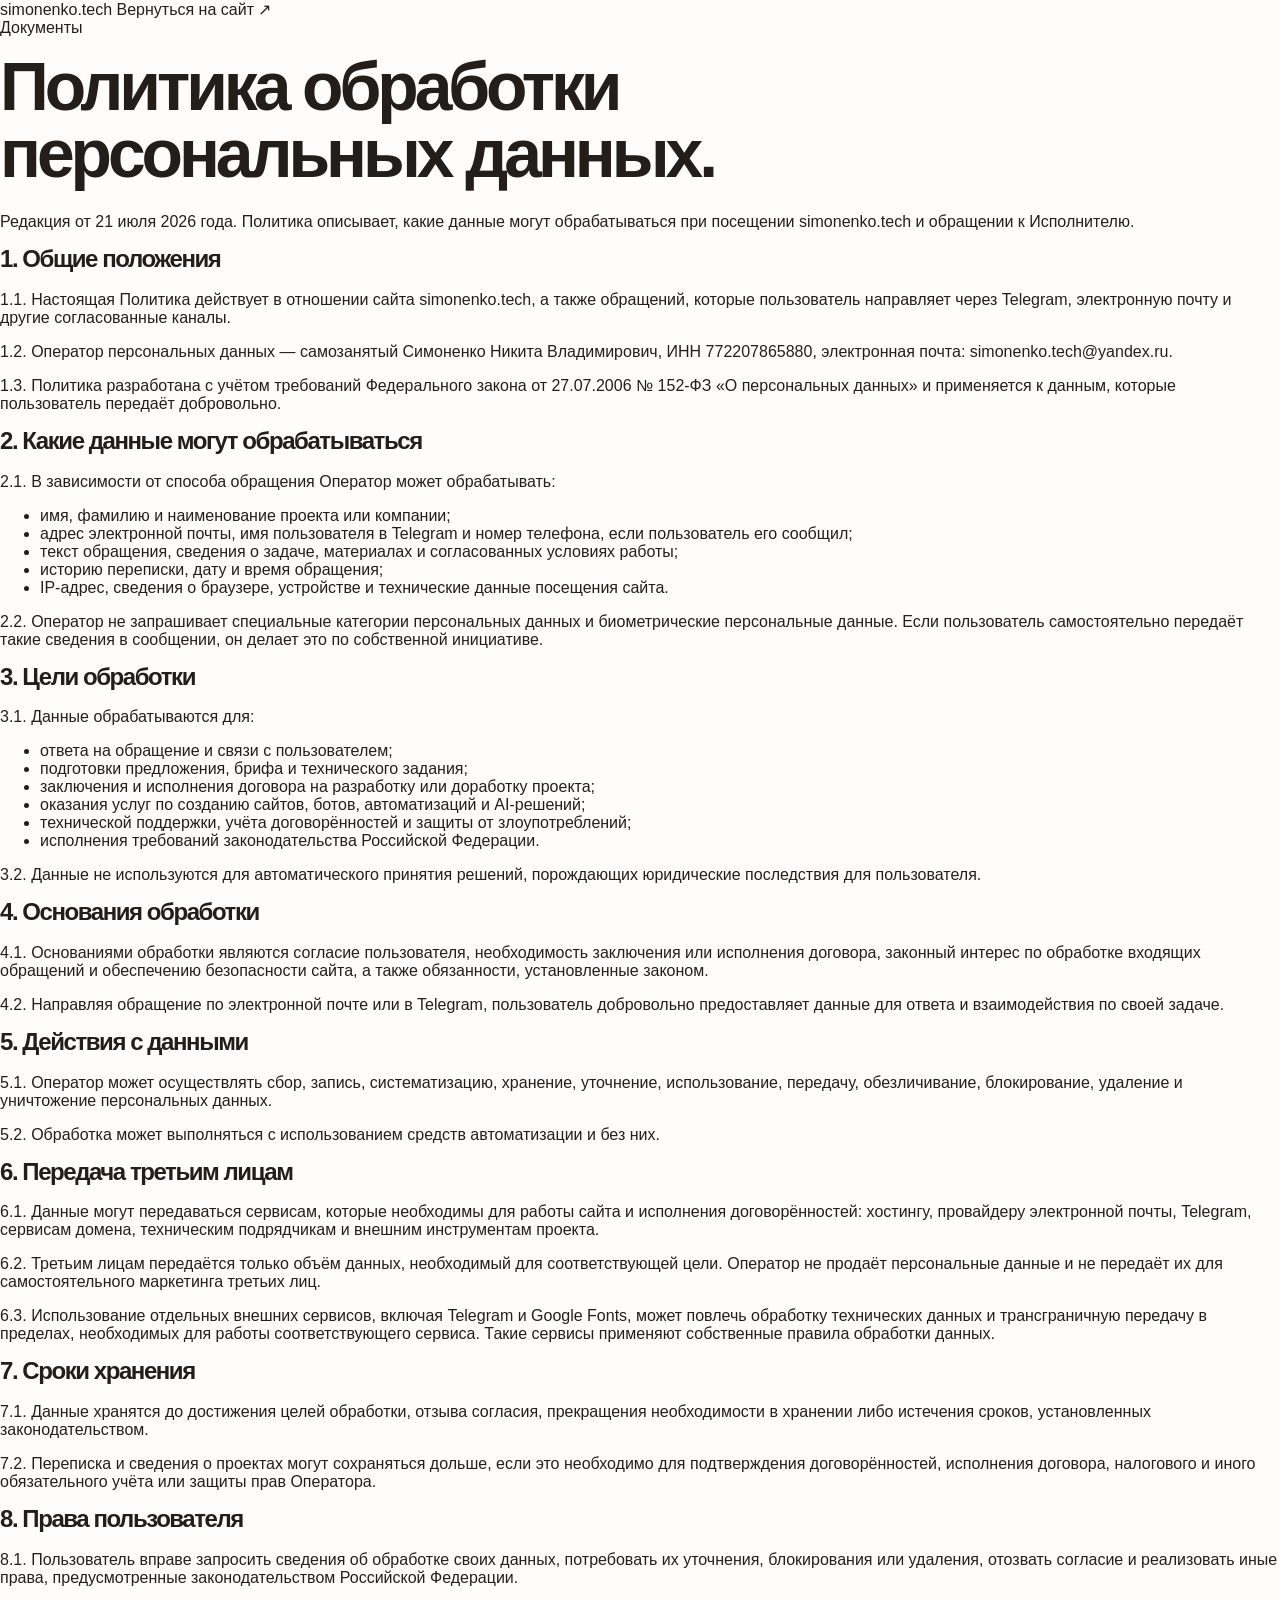
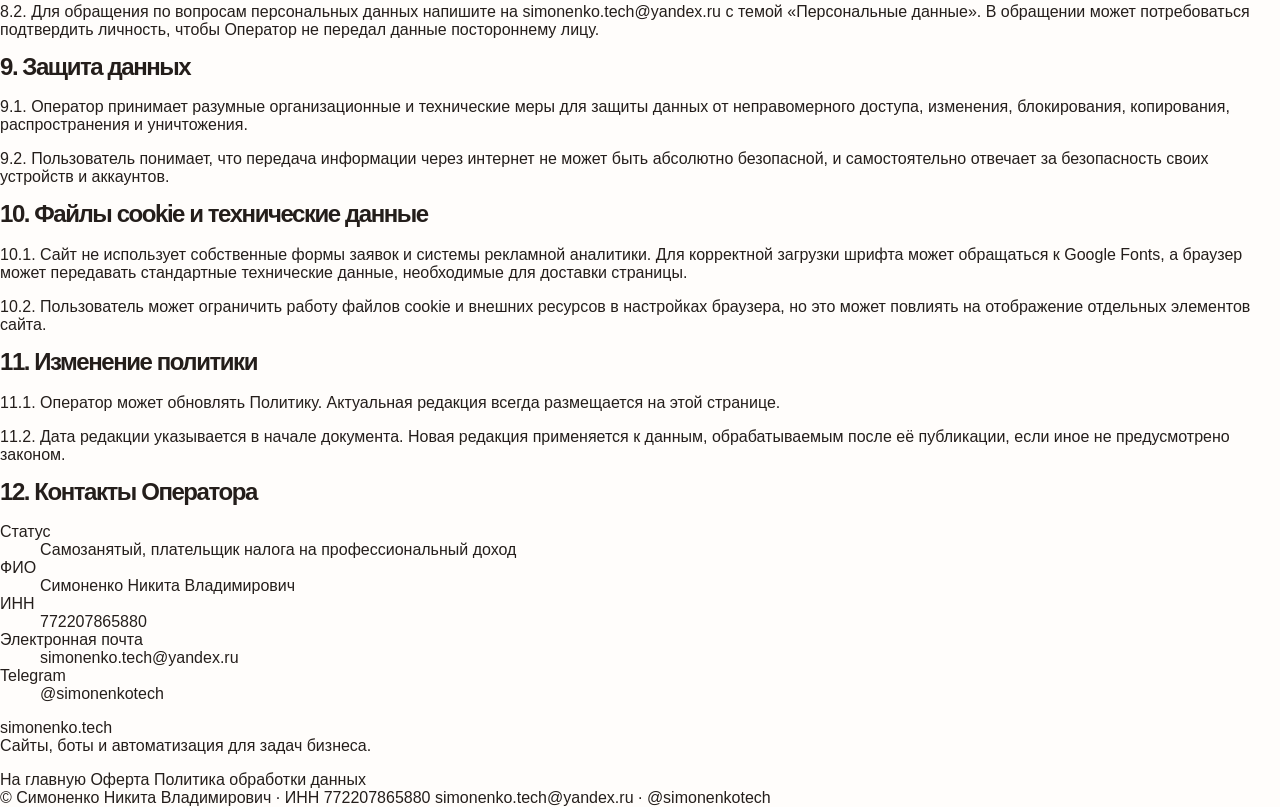
==== privacy.html @ 76cec796 "Create beauty salon landing page" ====
<!doctype html>
<html lang="ru">
  <head>
    <meta charset="UTF-8" />
    <meta name="viewport" content="width=device-width, initial-scale=1.0" />
    <meta name="description" content="Политика обработки персональных данных сайта simonenko.tech." />
    <meta name="theme-color" content="#12ada6" />
    <title>Политика обработки персональных данных — simonenko.tech</title>
    <link rel="preconnect" href="https://fonts.googleapis.com" />
    <link rel="preconnect" href="https://fonts.gstatic.com" crossorigin />
    <link href="https://fonts.googleapis.com/css2?family=Inter:wght@400;500;600;700;800&display=swap" rel="stylesheet" />
    <link rel="icon" href="/favicon.svg" type="image/svg+xml" />
    <link rel="stylesheet" href="/styles.css" />
  </head>
  <body>
    <header class="legal-header section-shell">
      <a class="brand" href="/" aria-label="На главную">simonenko.<span>tech</span></a>
      <a class="legal-home-link" href="/">Вернуться на сайт ↗</a>
    </header>

    <main class="legal-main section-shell">
      <div class="legal-heading">
        <p class="section-kicker">Документы</p>
        <h1>Политика обработки<br /><span>персональных данных.</span></h1>
        <p class="legal-intro">Редакция от 21 июля 2026 года. Политика описывает, какие данные могут обрабатываться при посещении simonenko.tech и обращении к Исполнителю.</p>
      </div>

      <div class="legal-content">
        <section>
          <h2>1. Общие положения</h2>
          <p>1.1. Настоящая Политика действует в отношении сайта <a href="https://simonenko.tech">simonenko.tech</a>, а также обращений, которые пользователь направляет через Telegram, электронную почту и другие согласованные каналы.</p>
          <p>1.2. Оператор персональных данных — самозанятый Симоненко Никита Владимирович, ИНН 772207865880, электронная почта: <a href="mailto:simonenko.tech@yandex.ru">simonenko.tech@yandex.ru</a>.</p>
          <p>1.3. Политика разработана с учётом требований Федерального закона от 27.07.2006 № 152-ФЗ «О персональных данных» и применяется к данным, которые пользователь передаёт добровольно.</p>
        </section>

        <section>
          <h2>2. Какие данные могут обрабатываться</h2>
          <p>2.1. В зависимости от способа обращения Оператор может обрабатывать:</p>
          <ul>
            <li>имя, фамилию и наименование проекта или компании;</li>
            <li>адрес электронной почты, имя пользователя в Telegram и номер телефона, если пользователь его сообщил;</li>
            <li>текст обращения, сведения о задаче, материалах и согласованных условиях работы;</li>
            <li>историю переписки, дату и время обращения;</li>
            <li>IP-адрес, сведения о браузере, устройстве и технические данные посещения сайта.</li>
          </ul>
          <p>2.2. Оператор не запрашивает специальные категории персональных данных и биометрические персональные данные. Если пользователь самостоятельно передаёт такие сведения в сообщении, он делает это по собственной инициативе.</p>
        </section>

        <section>
          <h2>3. Цели обработки</h2>
          <p>3.1. Данные обрабатываются для:</p>
          <ul>
            <li>ответа на обращение и связи с пользователем;</li>
            <li>подготовки предложения, брифа и технического задания;</li>
            <li>заключения и исполнения договора на разработку или доработку проекта;</li>
            <li>оказания услуг по созданию сайтов, ботов, автоматизаций и AI-решений;</li>
            <li>технической поддержки, учёта договорённостей и защиты от злоупотреблений;</li>
            <li>исполнения требований законодательства Российской Федерации.</li>
          </ul>
          <p>3.2. Данные не используются для автоматического принятия решений, порождающих юридические последствия для пользователя.</p>
        </section>

        <section>
          <h2>4. Основания обработки</h2>
          <p>4.1. Основаниями обработки являются согласие пользователя, необходимость заключения или исполнения договора, законный интерес по обработке входящих обращений и обеспечению безопасности сайта, а также обязанности, установленные законом.</p>
          <p>4.2. Направляя обращение по электронной почте или в Telegram, пользователь добровольно предоставляет данные для ответа и взаимодействия по своей задаче.</p>
        </section>

        <section>
          <h2>5. Действия с данными</h2>
          <p>5.1. Оператор может осуществлять сбор, запись, систематизацию, хранение, уточнение, использование, передачу, обезличивание, блокирование, удаление и уничтожение персональных данных.</p>
          <p>5.2. Обработка может выполняться с использованием средств автоматизации и без них.</p>
        </section>

        <section>
          <h2>6. Передача третьим лицам</h2>
          <p>6.1. Данные могут передаваться сервисам, которые необходимы для работы сайта и исполнения договорённостей: хостингу, провайдеру электронной почты, Telegram, сервисам домена, техническим подрядчикам и внешним инструментам проекта.</p>
          <p>6.2. Третьим лицам передаётся только объём данных, необходимый для соответствующей цели. Оператор не продаёт персональные данные и не передаёт их для самостоятельного маркетинга третьих лиц.</p>
          <p>6.3. Использование отдельных внешних сервисов, включая Telegram и Google Fonts, может повлечь обработку технических данных и трансграничную передачу в пределах, необходимых для работы соответствующего сервиса. Такие сервисы применяют собственные правила обработки данных.</p>
        </section>

        <section>
          <h2>7. Сроки хранения</h2>
          <p>7.1. Данные хранятся до достижения целей обработки, отзыва согласия, прекращения необходимости в хранении либо истечения сроков, установленных законодательством.</p>
          <p>7.2. Переписка и сведения о проектах могут сохраняться дольше, если это необходимо для подтверждения договорённостей, исполнения договора, налогового и иного обязательного учёта или защиты прав Оператора.</p>
        </section>

        <section>
          <h2>8. Права пользователя</h2>
          <p>8.1. Пользователь вправе запросить сведения об обработке своих данных, потребовать их уточнения, блокирования или удаления, отозвать согласие и реализовать иные права, предусмотренные законодательством Российской Федерации.</p>
          <p>8.2. Для обращения по вопросам персональных данных напишите на <a href="mailto:simonenko.tech@yandex.ru?subject=Персональные%20данные">simonenko.tech@yandex.ru</a> с темой «Персональные данные». В обращении может потребоваться подтвердить личность, чтобы Оператор не передал данные постороннему лицу.</p>
        </section>

        <section>
          <h2>9. Защита данных</h2>
          <p>9.1. Оператор принимает разумные организационные и технические меры для защиты данных от неправомерного доступа, изменения, блокирования, копирования, распространения и уничтожения.</p>
          <p>9.2. Пользователь понимает, что передача информации через интернет не может быть абсолютно безопасной, и самостоятельно отвечает за безопасность своих устройств и аккаунтов.</p>
        </section>

        <section>
          <h2>10. Файлы cookie и технические данные</h2>
          <p>10.1. Сайт не использует собственные формы заявок и системы рекламной аналитики. Для корректной загрузки шрифта может обращаться к Google Fonts, а браузер может передавать стандартные технические данные, необходимые для доставки страницы.</p>
          <p>10.2. Пользователь может ограничить работу файлов cookie и внешних ресурсов в настройках браузера, но это может повлиять на отображение отдельных элементов сайта.</p>
        </section>

        <section>
          <h2>11. Изменение политики</h2>
          <p>11.1. Оператор может обновлять Политику. Актуальная редакция всегда размещается на этой странице.</p>
          <p>11.2. Дата редакции указывается в начале документа. Новая редакция применяется к данным, обрабатываемым после её публикации, если иное не предусмотрено законом.</p>
        </section>

        <section>
          <h2>12. Контакты Оператора</h2>
          <dl class="legal-requisites">
            <dt>Статус</dt>
            <dd>Самозанятый, плательщик налога на профессиональный доход</dd>
            <dt>ФИО</dt>
            <dd>Симоненко Никита Владимирович</dd>
            <dt>ИНН</dt>
            <dd>772207865880</dd>
            <dt>Электронная почта</dt>
            <dd><a href="mailto:simonenko.tech@yandex.ru">simonenko.tech@yandex.ru</a></dd>
            <dt>Telegram</dt>
            <dd><a href="https://t.me/simonenkotech" target="_blank" rel="noreferrer">@simonenkotech</a></dd>
          </dl>
        </section>
      </div>
    </main>

    <footer class="site-footer section-shell">
      <div class="footer-intro">
        <a class="brand" href="/" aria-label="На главную">simonenko.<span>tech</span></a>
        <p>Сайты, боты и автоматизация для задач бизнеса.</p>
      </div>
      <nav class="footer-links" aria-label="Ссылки в подвале">
        <a href="/">На главную</a>
        <a href="/oferta.html">Оферта</a>
        <a href="/privacy.html">Политика обработки данных</a>
      </nav>
      <div class="footer-bottom">
        <span>© <span id="year"></span> Симоненко Никита Владимирович · ИНН 772207865880</span>
        <span><a href="mailto:simonenko.tech@yandex.ru">simonenko.tech@yandex.ru</a> · <a href="https://t.me/simonenkotech" target="_blank" rel="noreferrer">@simonenkotech</a></span>
      </div>
    </footer>
    <script src="/script.js"></script>
  </body>
</html>
---- styles.css ----
:root{--ink:#241e1b;--soft:#f8f1ea;--sand:#ead8c8;--clay:#a9674e;--wine:#633629;--paper:#fffdfb;--line:#ddcec3}*{box-sizing:border-box}html{scroll-behavior:smooth}body{margin:0;background:var(--paper);color:var(--ink);font-family:Manrope,Arial,sans-serif;font-size:16px}a{text-decoration:none;color:inherit}button,input,select{font:inherit}:focus-visible{outline:3px solid #a9674e;outline-offset:4px}.shell{width:min(1240px,calc(100% - 64px));margin:auto}.sr-only{position:absolute;width:1px;height:1px;overflow:hidden;clip:rect(0 0 0 0)}.header{height:94px;display:flex;align-items:center;justify-content:space-between;position:relative}.logo{font-size:25px;font-weight:800;letter-spacing:.12em}.logo span{color:var(--clay)}.nav{display:flex;gap:30px;font-size:13px;font-weight:700}.nav a:hover,.text-link:hover{color:var(--clay)}.header-book{font-size:13px;font-weight:800;border-bottom:1px solid var(--ink);padding-bottom:4px}.header-book b,.button span{font-size:18px;margin-left:8px}.menu-button{display:none}.hero{min-height:630px;display:grid;grid-template-columns:1fr 1.04fr 105px;gap:0;align-items:stretch;padding-bottom:45px}.hero-copy{padding:92px 47px 35px 0}.eyebrow{font-size:10px;text-transform:uppercase;letter-spacing:.17em;font-weight:800;color:var(--clay);margin:0 0 20px}h1,h2,h3,p{margin-top:0}h1,h2{letter-spacing:-.06em;line-height:.99}h1{font-size:clamp(48px,5.3vw,78px);margin-bottom:26px}h1 em,h2 em{font-family:'Playfair Display',serif;font-weight:600;color:var(--clay)}.hero-copy>p:not(.eyebrow){max-width:370px;color:#675d57;line-height:1.65;font-size:14px;margin-bottom:30px}.button{border:0;display:inline-flex;align-items:center;justify-content:center;min-height:53px;padding:0 20px;border-radius:1px;font-size:12px;font-weight:800;cursor:pointer;transition:.2s transform,.2s background}.button:hover{transform:translateY(-3px)}.button-light{color:white;background:var(--clay)}.button-dark{color:white;background:var(--ink)}.button-outline{border:1px solid var(--ink);background:transparent}.hero-image{position:relative;overflow:hidden;background:var(--sand);min-height:590px;border-radius:2px}.hero-image:after{content:"";position:absolute;inset:0;background:linear-gradient(110deg,rgba(73,36,22,.23),transparent 55%)}.hero-image img{width:100%;height:100%;object-fit:cover;object-position:68% center;position:absolute}.hero-note{position:absolute;left:25px;bottom:25px;z-index:1;color:white;display:flex;flex-direction:column;gap:3px}.hero-note b{font-size:14px;letter-spacing:.15em}.hero-note span{font-size:10px;text-transform:uppercase;letter-spacing:.1em}.hero-side{padding:0 0 0 27px;display:flex;flex-direction:column;justify-content:space-between;font-size:10px;color:#746862}.hero-side>p{padding-top:7px}.hero-side div{display:flex;flex-direction:column;gap:7px;border-left:1px solid var(--line);padding-left:12px}.hero-side strong{font-size:11px;color:var(--ink)}.hero-side a{writing-mode:vertical-rl;transform:rotate(180deg);font-weight:700}.hero-side i{margin-top:10px;font-style:normal;font-size:18px}.intro{padding:120px 0 90px;display:grid;grid-template-columns:1.15fr .85fr;gap:80px}.intro h2,.section-top h2,.team h2,.gallery h2,.price h2,.reviews h2,.faq h2,.contacts h2,.request h2{font-size:clamp(36px,4vw,59px);margin:0}.intro-text{padding-top:34px}.intro-text p,.booking-copy>p:not(.eyebrow),.before-after>div>p:not(.eyebrow),.offers p:not(.eyebrow),.contacts>div>p:not(.eyebrow){line-height:1.65;color:#6c625c;font-size:14px}.text-link{font-size:12px;font-weight:800;border-bottom:1px solid var(--ink);padding-bottom:5px;display:inline-block;margin-top:17px}.benefits{border-top:1px solid var(--line);border-bottom:1px solid var(--line);display:grid;grid-template-columns:repeat(3,1fr)}.benefits article{padding:35px 30px 40px;border-right:1px solid var(--line)}.benefits article:last-child{border:0}.benefits span,.service-grid a>span{font-size:10px;color:var(--clay);font-weight:800}.benefits h3{font-size:18px;letter-spacing:-.05em;margin:42px 0 12px}.benefits p{font-size:12px;line-height:1.55;color:#6c625c;max-width:240px;margin:0}.services,.team,.gallery,.price,.reviews{padding:130px 0}.section-top{display:flex;align-items:flex-end;justify-content:space-between;margin-bottom:42px}.round-link{width:110px;height:110px;border-radius:50%;background:var(--soft);display:grid;place-items:center;text-align:center;font-size:11px;font-weight:800;line-height:1.45}.service-grid{display:grid;grid-template-columns:repeat(4,1fr);gap:13px}.service-grid a{background:var(--soft);min-height:250px;padding:22px;position:relative;transition:.25s background,.25s transform}.service-grid a:hover{transform:translateY(-6px);background:var(--sand)}.service-grid h3{margin:90px 0 7px;font-size:27px;letter-spacing:-.07em}.service-grid p{font-size:11px;color:#6c625c}.service-grid i{position:absolute;right:20px;bottom:18px;width:27px;height:27px;border-radius:50%;background:var(--ink);color:#fff;font-style:normal;display:grid;place-items:center}.booking{display:grid;grid-template-columns:1fr 1fr;background:var(--wine);color:white}.booking-art{min-height:500px;position:relative;overflow:hidden}.booking-art:after{content:"";position:absolute;inset:0;background:rgba(52,24,17,.36)}.booking-art img{width:100%;height:100%;object-fit:cover;object-position:75%;filter:saturate(.7)}.booking-art span{position:absolute;z-index:1;left:40px;bottom:38px;font-family:'Playfair Display',serif;font-size:47px;line-height:.8;font-style:italic}.booking-copy{padding:75px 9%}.booking-copy h2{font-size:clamp(38px,4vw,58px);margin:0 0 24px}.booking-copy>p:not(.eyebrow){color:#eadbd2;max-width:340px}.master-pills{display:flex;flex-wrap:wrap;gap:8px;margin:29px 0}.master-pills button{background:transparent;border:1px solid #bc9a8d;color:white;padding:9px 11px;font-size:10px;cursor:pointer}.master-pills .selected{background:#f7ebe2;color:var(--ink)}.booking .button{background:#f7ebe2;color:var(--ink)}.section-summary{max-width:270px;font-size:12px;line-height:1.6;color:#6c625c;margin:0}.team-grid{display:grid;grid-template-columns:1.25fr 1fr 1fr;gap:14px}.person{height:390px;position:relative;overflow:hidden;background:linear-gradient(145deg,#dcb6a2,#7e4939)}.person:before{content:"";position:absolute;inset:0;background:url('/public/beauty/hero.png') center/cover;filter:sepia(.35) saturate(.7);opacity:.9}.person.two:before{object-position:20%;filter:hue-rotate(20deg) sepia(.3);transform:scale(1.12)}.person.three:before{object-position:90%;filter:grayscale(.25) sepia(.4);transform:scale(1.18)}.person:after{content:"";position:absolute;inset:35% 0 0;background:linear-gradient(transparent,rgba(25,13,10,.75))}.person div{position:absolute;z-index:1;left:20px;bottom:18px;color:#fff;display:flex;flex-direction:column;gap:4px}.person span{font-size:19px;font-weight:800;letter-spacing:-.05em}.person small{font-size:10px}.gallery{padding-top:0}.gallery-grid{display:grid;grid-template-columns:1.2fr .8fr 1fr;gap:14px;height:350px}.gallery-grid>div{background-image:url('/public/beauty/hero.png');background-size:cover}.g-one{background-position:78%;filter:sepia(.2)}.g-two{background-position:21%;filter:brightness(.75) hue-rotate(10deg)}.g-three{background:var(--sand)!important;padding:30px;display:flex;align-items:flex-end}.g-three p{font-family:'Playfair Display',serif;font-size:30px;line-height:1.05;margin:0}.before-after{padding:115px 0;display:grid;grid-template-columns:.85fr 1.15fr;gap:90px;align-items:center;background:#f6eee8}.before-after:before{content:"";position:absolute;left:0;right:0;height:520px;background:#f6eee8;z-index:-1}.before-after h2{font-size:clamp(38px,4vw,55px);margin:0 0 23px}.comparison{height:390px;position:relative;display:grid;grid-template-columns:1fr 1fr;overflow:hidden}.comparison>div{background:url('/public/beauty/hero.png') center/cover}.before{filter:grayscale(1) contrast(.8);background-position:23%!important}.after{background-position:86%!important}.comparison span{display:block;background:white;width:max-content;padding:6px 10px;margin:13px;font-size:10px;font-weight:800}.comparison button{position:absolute;left:calc(50% - 20px);top:calc(50% - 20px);border:0;width:40px;height:40px;border-radius:50%;background:var(--ink);color:white;cursor:pointer}.price{padding-bottom:115px}.price-list{border-top:1px solid var(--line)}.price-list div{display:flex;justify-content:space-between;padding:22px 0;border-bottom:1px solid var(--line);font-size:16px}.price-list b{font-size:13px}.offers{background:var(--clay);color:white;display:grid;grid-template-columns:1fr 1fr;min-height:430px;padding:67px 8%;align-items:center}.offers .eyebrow{color:#f6ded0}.offers h2{font-size:clamp(38px,4vw,57px);margin:0 0 22px}.offers h2 em{color:#ffe9dd}.offers p:not(.eyebrow){color:#f7e4da;max-width:360px}.certificate{justify-self:end;width:330px;height:210px;background:linear-gradient(135deg,#e8c5a5,#f9e5d0);color:var(--wine);padding:24px;display:flex;flex-direction:column;gap:10px;box-shadow:20px 25px 0 rgba(70,31,21,.15)}.certificate span{font-weight:800;letter-spacing:.13em}.certificate small{text-transform:uppercase;letter-spacing:.13em;font-size:9px}.certificate b{font-family:'Playfair Display',serif;font-size:29px;line-height:1.05;margin-top:auto}.reviews{padding-bottom:0}.review-empty{min-height:180px;background:var(--soft);display:flex;align-items:center;gap:30px;padding:40px}.review-empty span{font-size:40px;color:var(--clay)}.review-empty p{max-width:330px;font-family:'Playfair Display',serif;font-size:23px;line-height:1.15;margin:0}.faq{padding:130px 0}.faq h2{margin-bottom:42px}.faq details{border-top:1px solid var(--line);padding:21px 0}.faq details:last-child{border-bottom:1px solid var(--line)}.faq summary{font-weight:800;font-size:16px;cursor:pointer;list-style:none;display:flex;justify-content:space-between}.faq summary span{font-size:20px;color:var(--clay)}.faq details[open] summary span{transform:rotate(45deg)}.faq details p{max-width:510px;font-size:13px;line-height:1.6;color:#6c625c;margin:18px 0 0}.contacts{padding:80px 8%;background:var(--sand);display:grid;grid-template-columns:1fr 1fr;gap:100px}.contacts h2,.request h2{margin:0 0 22px}.contact-card{align-self:end;background:var(--ink);color:#fff;padding:30px;min-height:190px;display:flex;flex-direction:column;justify-content:space-between}.contact-card p{font-size:11px;text-transform:uppercase;letter-spacing:.1em}.contact-card a{font-family:'Playfair Display',serif;font-size:24px}.request{display:grid;grid-template-columns:.9fr 1.1fr;gap:100px;padding:130px 8%}.request form{display:grid;gap:15px}.request label{font-size:10px;font-weight:800;text-transform:uppercase;letter-spacing:.1em}.request input,.request select{display:block;width:100%;padding:13px 0;border:0;border-bottom:1px solid var(--line);background:transparent;outline:0;font-size:14px;margin-top:7px}.request select{color:#655a54}.request .button{justify-self:start;margin-top:12px}.form-note{font-size:10px;line-height:1.5;color:#81756e;margin:0}.footer{border-top:1px solid var(--line);padding:35px 0 45px;display:flex;justify-content:space-between;align-items:end}.footer p,.footer>a:last-child{font-size:11px;line-height:1.5;margin:0}.footer>a:last-child{font-weight:800;border-bottom:1px solid var(--ink);padding-bottom:3px}@media(max-width:760px){.shell{width:calc(100% - 36px)}.header{height:75px}.menu-button{display:block;order:3;width:32px;height:30px;border:0;background:transparent;padding:5px;cursor:pointer}.menu-button span{height:1px;background:var(--ink);display:block;margin:5px}.header-book{display:none}.nav{position:absolute;top:70px;right:0;z-index:3;background:var(--ink);color:#fff;padding:18px;display:none;flex-direction:column;gap:14px}.nav.open{display:flex}.hero{display:flex;flex-direction:column;min-height:0;padding-bottom:55px}.hero-copy{padding:48px 0 33px}.hero-copy h1{font-size:51px}.hero-image{min-height:440px}.hero-side{display:none}.intro,.before-after,.contacts,.request{grid-template-columns:1fr;gap:27px;padding:75px 0}.intro-text{padding:0}.benefits{grid-template-columns:1fr}.benefits article{border-right:0;border-bottom:1px solid var(--line);padding:25px 0}.benefits article:last-child{border:0}.benefits h3{margin:16px 0 8px}.services,.team,.gallery,.price,.reviews,.faq{padding:75px 0}.section-top{align-items:start;gap:20px}.section-top .round-link{display:none}.section-summary{display:none}.service-grid{grid-template-columns:1fr 1fr}.service-grid a{min-height:180px}.service-grid h3{margin-top:58px;font-size:23px}.booking{display:block;width:100%}.booking-art{min-height:320px}.booking-copy{padding:52px 18px}.team-grid{grid-template-columns:1fr 1fr}.person{height:280px}.person:first-child{grid-column:1/-1}.gallery-grid{grid-template-columns:1fr 1fr;height:380px}.g-one{grid-row:span 2}.g-three{padding:16px}.g-three p{font-size:20px}.before-after{width:100%;padding-left:18px;padding-right:18px}.comparison{height:300px}.price .section-top{display:block}.price .button{margin-top:20px}.offers{width:100%;grid-template-columns:1fr;padding:60px 18px;gap:35px}.certificate{justify-self:start;width:min(100%,330px)}.request{padding-left:0;padding-right:0}.footer{align-items:start;flex-direction:column;gap:20px}.footer>a:last-child{display:none}}
@media(prefers-reduced-motion:reduce){*{scroll-behavior:auto!important;transition:none!important}}

/* Each visual slot uses its own source image. */
.booking-art{background:radial-gradient(circle at 74% 22%,#d59a78 0 3%,transparent 3.3%),radial-gradient(circle at 32% 72%,#b67356 0 14%,transparent 14.4%),linear-gradient(135deg,#7f4434,#3d211b)}
.booking-art img{display:none}.booking-art:after{inset:12% 14%;background:transparent;border:1px solid rgba(255,255,255,.35);border-radius:50%}
.person:before{background-image:url('/public/beauty/team-alina.png');background-position:center;filter:none;opacity:1}.person.two:before{background-image:url('/public/beauty/team-eva.png');background-position:center;filter:none;transform:none}.person.three:before{background-image:url('/public/beauty/team-maria.png');background-position:center;filter:none;transform:none}
.gallery-grid>div{background-image:none}.g-one{background-image:url('/public/beauty/interior.png');background-position:center;filter:none}.g-two{background-image:url('/public/beauty/products.png');background-position:center;filter:none}
.comparison{background:url('/public/beauty/before-after.png') right center/200% 100%;cursor:ew-resize}.comparison>div{position:absolute;inset:0;background:none}.comparison .after{background:url('/public/beauty/before-after.png') right center/200% 100%}.comparison .before{width:var(--split);overflow:hidden;background:url('/public/beauty/before-after.png') left center/200% 100%;border-right:2px solid white}.comparison .before span{position:absolute;left:0}.comparison .after span{position:absolute;right:0}.comparison-range{position:absolute;z-index:3;inset:0;width:100%;height:100%;margin:0;opacity:0;cursor:ew-resize}.comparison-handle{position:absolute;z-index:2;left:var(--split);top:50%;display:grid;place-items:center;width:46px;height:46px;transform:translate(-50%,-50%);border-radius:50%;background:var(--ink);color:white;font-size:20px;font-weight:800;pointer-events:none}
.comparison-range{opacity:1;appearance:none;-webkit-appearance:none;background:transparent}.comparison-range::-webkit-slider-thumb{appearance:none;-webkit-appearance:none;width:46px;height:46px;background:transparent;border:0}.comparison-range::-moz-range-thumb{width:46px;height:46px;background:transparent;border:0}
.comparison{background:#f3ded3}.comparison .after{background:url('/public/beauty/after.png') center/cover}.comparison .before{width:100%;clip-path:inset(0 calc(100% - var(--split)) 0 0);overflow:hidden;border:0;background:url('/public/beauty/before.png') center/cover;filter:none}.comparison .before::after{content:"";position:absolute;left:var(--split);top:0;bottom:0;width:2px;background:#fff}.comparison .after,.comparison .before{filter:none}
.comparison{width:min(100%,440px);height:auto;aspect-ratio:3/4;justify-self:end}.comparison .comparison-handle{margin:0;padding:0;background:var(--ink);color:#fff;border-radius:50%;font-size:20px;line-height:1}.comparison-range{border:0}.comparison .before span,.comparison .after span{margin:18px}
@media(max-width:760px){.comparison{width:100%;max-width:440px;justify-self:start}}
.comparison-static{width:100%;max-width:none;height:auto;aspect-ratio:3/2;display:block;justify-self:stretch;cursor:default;background:none}.comparison-static img{display:block;width:100%;height:100%;object-fit:cover}.comparison-static .comparison-label{position:absolute;z-index:1;top:26px;margin:0;padding:15px 20px;background:#fff;color:var(--ink);font-size:15px;font-weight:800}.comparison-static .label-before{left:26px}.comparison-static .label-after{right:26px}.comparison-static .comparison-mark{position:absolute;z-index:1;left:50%;top:50%;display:grid;place-items:center;width:80px;height:80px;margin:0;padding:0;transform:translate(-50%,-50%);border-radius:50%;background:var(--ink);color:#fff;font-size:27px;font-weight:800}.comparison-static .before,.comparison-static .after,.comparison-static .comparison-range,.comparison-static .comparison-handle{display:none}@media(max-width:760px){.comparison-static{aspect-ratio:1/1.1}.comparison-static .comparison-label{top:14px;padding:10px 14px;font-size:12px}.comparison-static .label-before{left:14px}.comparison-static .label-after{right:14px}.comparison-static .comparison-mark{width:52px;height:52px;font-size:18px}}
.before-after h2{max-width:470px;line-height:1.06}
.request .consent{display:flex;align-items:flex-start;gap:10px;margin-top:5px;color:#685e58;font-size:11px;font-weight:500;line-height:1.5;letter-spacing:0;text-transform:none}.request .consent input{display:block;flex:0 0 auto;width:17px;height:17px;margin:0;border:1px solid var(--ink);accent-color:var(--ink)}.request .consent a{text-decoration:underline;text-underline-offset:2px;color:var(--ink)}
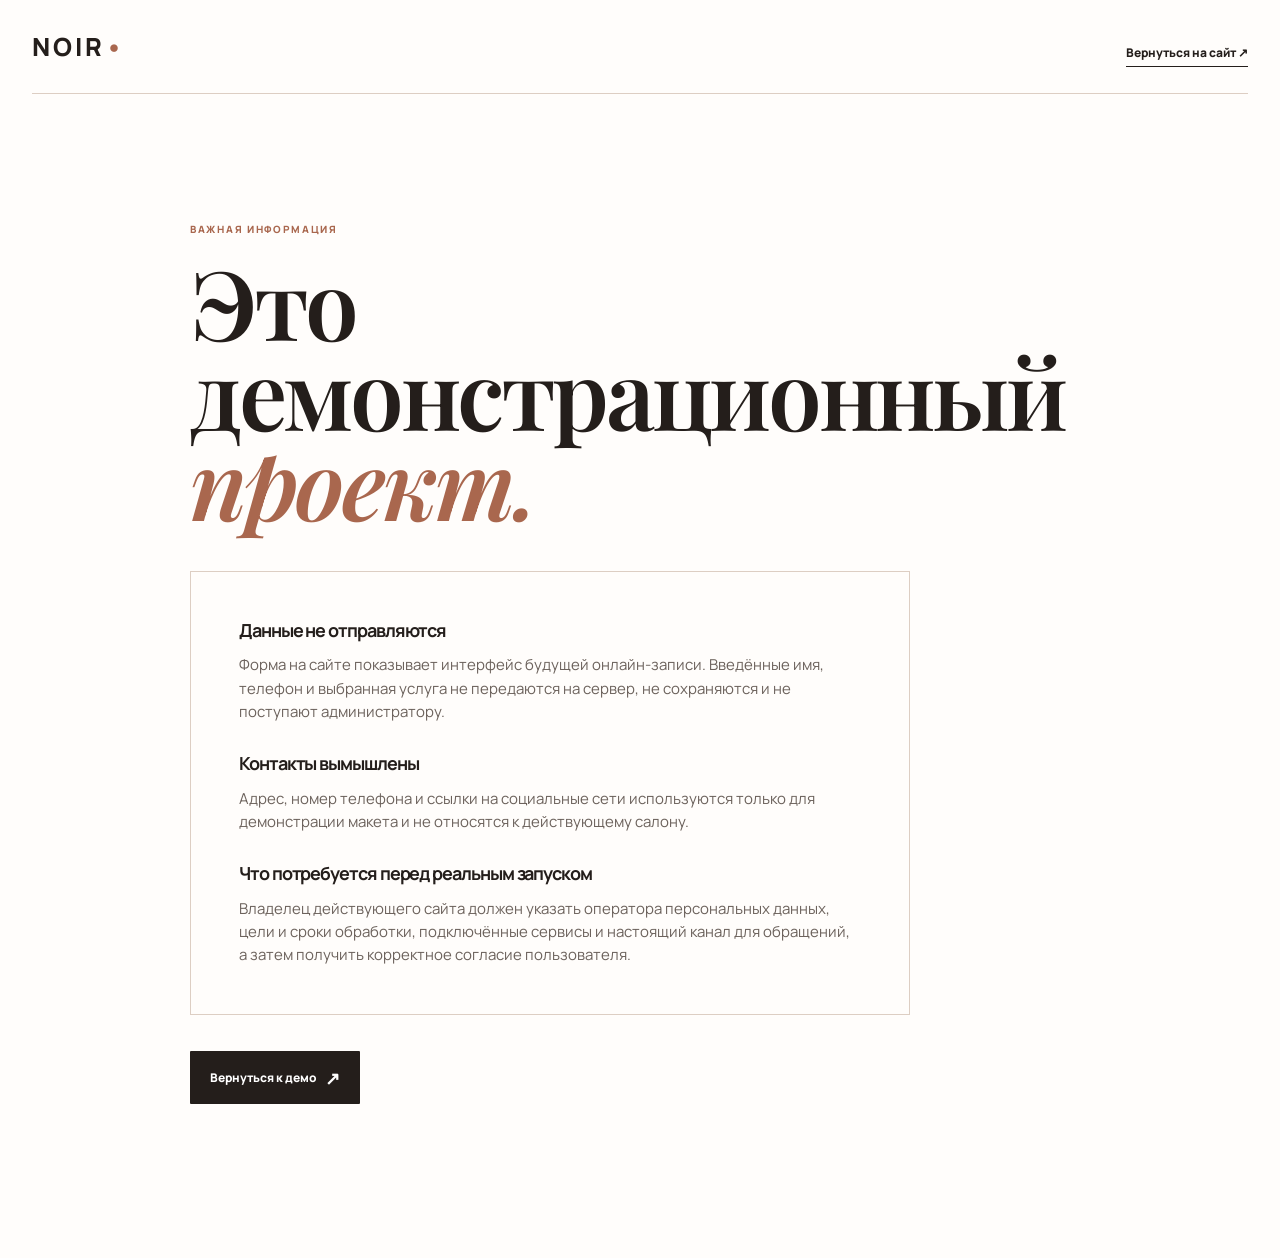
==== commit 9a3012c5: "fix: make Noir demo publishing truthful and testable" ====
--- a/privacy.html
+++ b/privacy.html
@@ -3,145 +3,33 @@
   <head>
     <meta charset="UTF-8" />
     <meta name="viewport" content="width=device-width, initial-scale=1.0" />
-    <meta name="description" content="Политика обработки персональных данных сайта simonenko.tech." />
-    <meta name="theme-color" content="#12ada6" />
-    <title>Политика обработки персональных данных — simonenko.tech</title>
+    <meta name="description" content="Уведомление о демонстрационном режиме сайта NOIR beauty space." />
+    <meta name="theme-color" content="#f4efe9" />
+    <title>Демонстрационный режим — NOIR beauty space</title>
     <link rel="preconnect" href="https://fonts.googleapis.com" />
     <link rel="preconnect" href="https://fonts.gstatic.com" crossorigin />
-    <link href="https://fonts.googleapis.com/css2?family=Inter:wght@400;500;600;700;800&display=swap" rel="stylesheet" />
+    <link href="https://fonts.googleapis.com/css2?family=Manrope:wght@400;500;600;700;800&family=Playfair+Display:ital,wght@0,600;0,700;1,600&display=swap" rel="stylesheet" />
     <link rel="icon" href="/favicon.svg" type="image/svg+xml" />
     <link rel="stylesheet" href="/styles.css" />
   </head>
   <body>
-    <header class="legal-header section-shell">
-      <a class="brand" href="/" aria-label="На главную">simonenko.<span>tech</span></a>
-      <a class="legal-home-link" href="/">Вернуться на сайт ↗</a>
+    <header class="header shell privacy-header">
+      <a class="logo" href="/" aria-label="NOIR — на главную">NOIR<span>•</span></a>
+      <a class="text-link" href="/">Вернуться на сайт <span>↗</span></a>
     </header>
 
-    <main class="legal-main section-shell">
-      <div class="legal-heading">
-        <p class="section-kicker">Документы</p>
-        <h1>Политика обработки<br /><span>персональных данных.</span></h1>
-        <p class="legal-intro">Редакция от 21 июля 2026 года. Политика описывает, какие данные могут обрабатываться при посещении simonenko.tech и обращении к Исполнителю.</p>
+    <main class="privacy-page shell">
+      <p class="eyebrow">важная информация</p>
+      <h1>Это демонстрационный<br /><em>проект.</em></h1>
+      <div class="privacy-card">
+        <h2>Данные не отправляются</h2>
+        <p>Форма на сайте показывает интерфейс будущей онлайн-записи. Введённые имя, телефон и выбранная услуга не передаются на сервер, не сохраняются и не поступают администратору.</p>
+        <h2>Контакты вымышлены</h2>
+        <p>Адрес, номер телефона и ссылки на социальные сети используются только для демонстрации макета и не относятся к действующему салону.</p>
+        <h2>Что потребуется перед реальным запуском</h2>
+        <p>Владелец действующего сайта должен указать оператора персональных данных, цели и сроки обработки, подключённые сервисы и настоящий канал для обращений, а затем получить корректное согласие пользователя.</p>
       </div>
-
-      <div class="legal-content">
-        <section>
-          <h2>1. Общие положения</h2>
-          <p>1.1. Настоящая Политика действует в отношении сайта <a href="https://simonenko.tech">simonenko.tech</a>, а также обращений, которые пользователь направляет через Telegram, электронную почту и другие согласованные каналы.</p>
-          <p>1.2. Оператор персональных данных — самозанятый Симоненко Никита Владимирович, ИНН 772207865880, электронная почта: <a href="mailto:simonenko.tech@yandex.ru">simonenko.tech@yandex.ru</a>.</p>
-          <p>1.3. Политика разработана с учётом требований Федерального закона от 27.07.2006 № 152-ФЗ «О персональных данных» и применяется к данным, которые пользователь передаёт добровольно.</p>
-        </section>
-
-        <section>
-          <h2>2. Какие данные могут обрабатываться</h2>
-          <p>2.1. В зависимости от способа обращения Оператор может обрабатывать:</p>
-          <ul>
-            <li>имя, фамилию и наименование проекта или компании;</li>
-            <li>адрес электронной почты, имя пользователя в Telegram и номер телефона, если пользователь его сообщил;</li>
-            <li>текст обращения, сведения о задаче, материалах и согласованных условиях работы;</li>
-            <li>историю переписки, дату и время обращения;</li>
-            <li>IP-адрес, сведения о браузере, устройстве и технические данные посещения сайта.</li>
-          </ul>
-          <p>2.2. Оператор не запрашивает специальные категории персональных данных и биометрические персональные данные. Если пользователь самостоятельно передаёт такие сведения в сообщении, он делает это по собственной инициативе.</p>
-        </section>
-
-        <section>
-          <h2>3. Цели обработки</h2>
-          <p>3.1. Данные обрабатываются для:</p>
-          <ul>
-            <li>ответа на обращение и связи с пользователем;</li>
-            <li>подготовки предложения, брифа и технического задания;</li>
-            <li>заключения и исполнения договора на разработку или доработку проекта;</li>
-            <li>оказания услуг по созданию сайтов, ботов, автоматизаций и AI-решений;</li>
-            <li>технической поддержки, учёта договорённостей и защиты от злоупотреблений;</li>
-            <li>исполнения требований законодательства Российской Федерации.</li>
-          </ul>
-          <p>3.2. Данные не используются для автоматического принятия решений, порождающих юридические последствия для пользователя.</p>
-        </section>
-
-        <section>
-          <h2>4. Основания обработки</h2>
-          <p>4.1. Основаниями обработки являются согласие пользователя, необходимость заключения или исполнения договора, законный интерес по обработке входящих обращений и обеспечению безопасности сайта, а также обязанности, установленные законом.</p>
-          <p>4.2. Направляя обращение по электронной почте или в Telegram, пользователь добровольно предоставляет данные для ответа и взаимодействия по своей задаче.</p>
-        </section>
-
-        <section>
-          <h2>5. Действия с данными</h2>
-          <p>5.1. Оператор может осуществлять сбор, запись, систематизацию, хранение, уточнение, использование, передачу, обезличивание, блокирование, удаление и уничтожение персональных данных.</p>
-          <p>5.2. Обработка может выполняться с использованием средств автоматизации и без них.</p>
-        </section>
-
-        <section>
-          <h2>6. Передача третьим лицам</h2>
-          <p>6.1. Данные могут передаваться сервисам, которые необходимы для работы сайта и исполнения договорённостей: хостингу, провайдеру электронной почты, Telegram, сервисам домена, техническим подрядчикам и внешним инструментам проекта.</p>
-          <p>6.2. Третьим лицам передаётся только объём данных, необходимый для соответствующей цели. Оператор не продаёт персональные данные и не передаёт их для самостоятельного маркетинга третьих лиц.</p>
-          <p>6.3. Использование отдельных внешних сервисов, включая Telegram и Google Fonts, может повлечь обработку технических данных и трансграничную передачу в пределах, необходимых для работы соответствующего сервиса. Такие сервисы применяют собственные правила обработки данных.</p>
-        </section>
-
-        <section>
-          <h2>7. Сроки хранения</h2>
-          <p>7.1. Данные хранятся до достижения целей обработки, отзыва согласия, прекращения необходимости в хранении либо истечения сроков, установленных законодательством.</p>
-          <p>7.2. Переписка и сведения о проектах могут сохраняться дольше, если это необходимо для подтверждения договорённостей, исполнения договора, налогового и иного обязательного учёта или защиты прав Оператора.</p>
-        </section>
-
-        <section>
-          <h2>8. Права пользователя</h2>
-          <p>8.1. Пользователь вправе запросить сведения об обработке своих данных, потребовать их уточнения, блокирования или удаления, отозвать согласие и реализовать иные права, предусмотренные законодательством Российской Федерации.</p>
-          <p>8.2. Для обращения по вопросам персональных данных напишите на <a href="mailto:simonenko.tech@yandex.ru?subject=Персональные%20данные">simonenko.tech@yandex.ru</a> с темой «Персональные данные». В обращении может потребоваться подтвердить личность, чтобы Оператор не передал данные постороннему лицу.</p>
-        </section>
-
-        <section>
-          <h2>9. Защита данных</h2>
-          <p>9.1. Оператор принимает разумные организационные и технические меры для защиты данных от неправомерного доступа, изменения, блокирования, копирования, распространения и уничтожения.</p>
-          <p>9.2. Пользователь понимает, что передача информации через интернет не может быть абсолютно безопасной, и самостоятельно отвечает за безопасность своих устройств и аккаунтов.</p>
-        </section>
-
-        <section>
-          <h2>10. Файлы cookie и технические данные</h2>
-          <p>10.1. Сайт не использует собственные формы заявок и системы рекламной аналитики. Для корректной загрузки шрифта может обращаться к Google Fonts, а браузер может передавать стандартные технические данные, необходимые для доставки страницы.</p>
-          <p>10.2. Пользователь может ограничить работу файлов cookie и внешних ресурсов в настройках браузера, но это может повлиять на отображение отдельных элементов сайта.</p>
-        </section>
-
-        <section>
-          <h2>11. Изменение политики</h2>
-          <p>11.1. Оператор может обновлять Политику. Актуальная редакция всегда размещается на этой странице.</p>
-          <p>11.2. Дата редакции указывается в начале документа. Новая редакция применяется к данным, обрабатываемым после её публикации, если иное не предусмотрено законом.</p>
-        </section>
-
-        <section>
-          <h2>12. Контакты Оператора</h2>
-          <dl class="legal-requisites">
-            <dt>Статус</dt>
-            <dd>Самозанятый, плательщик налога на профессиональный доход</dd>
-            <dt>ФИО</dt>
-            <dd>Симоненко Никита Владимирович</dd>
-            <dt>ИНН</dt>
-            <dd>772207865880</dd>
-            <dt>Электронная почта</dt>
-            <dd><a href="mailto:simonenko.tech@yandex.ru">simonenko.tech@yandex.ru</a></dd>
-            <dt>Telegram</dt>
-            <dd><a href="https://t.me/simonenkotech" target="_blank" rel="noreferrer">@simonenkotech</a></dd>
-          </dl>
-        </section>
-      </div>
+      <a class="button button-dark" href="/">Вернуться к демо <span>↗</span></a>
     </main>
-
-    <footer class="site-footer section-shell">
-      <div class="footer-intro">
-        <a class="brand" href="/" aria-label="На главную">simonenko.<span>tech</span></a>
-        <p>Сайты, боты и автоматизация для задач бизнеса.</p>
-      </div>
-      <nav class="footer-links" aria-label="Ссылки в подвале">
-        <a href="/">На главную</a>
-        <a href="/oferta.html">Оферта</a>
-        <a href="/privacy.html">Политика обработки данных</a>
-      </nav>
-      <div class="footer-bottom">
-        <span>© <span id="year"></span> Симоненко Никита Владимирович · ИНН 772207865880</span>
-        <span><a href="mailto:simonenko.tech@yandex.ru">simonenko.tech@yandex.ru</a> · <a href="https://t.me/simonenkotech" target="_blank" rel="noreferrer">@simonenkotech</a></span>
-      </div>
-    </footer>
-    <script src="/script.js"></script>
   </body>
 </html>
--- a/styles.css
+++ b/styles.css
@@ -14,3 +14,12 @@
 .comparison-static{width:100%;max-width:none;height:auto;aspect-ratio:3/2;display:block;justify-self:stretch;cursor:default;background:none}.comparison-static img{display:block;width:100%;height:100%;object-fit:cover}.comparison-static .comparison-label{position:absolute;z-index:1;top:26px;margin:0;padding:15px 20px;background:#fff;color:var(--ink);font-size:15px;font-weight:800}.comparison-static .label-before{left:26px}.comparison-static .label-after{right:26px}.comparison-static .comparison-mark{position:absolute;z-index:1;left:50%;top:50%;display:grid;place-items:center;width:80px;height:80px;margin:0;padding:0;transform:translate(-50%,-50%);border-radius:50%;background:var(--ink);color:#fff;font-size:27px;font-weight:800}.comparison-static .before,.comparison-static .after,.comparison-static .comparison-range,.comparison-static .comparison-handle{display:none}@media(max-width:760px){.comparison-static{aspect-ratio:1/1.1}.comparison-static .comparison-label{top:14px;padding:10px 14px;font-size:12px}.comparison-static .label-before{left:14px}.comparison-static .label-after{right:14px}.comparison-static .comparison-mark{width:52px;height:52px;font-size:18px}}
 .before-after h2{max-width:470px;line-height:1.06}
 .request .consent{display:flex;align-items:flex-start;gap:10px;margin-top:5px;color:#685e58;font-size:11px;font-weight:500;line-height:1.5;letter-spacing:0;text-transform:none}.request .consent input{display:block;flex:0 0 auto;width:17px;height:17px;margin:0;border:1px solid var(--ink);accent-color:var(--ink)}.request .consent a{text-decoration:underline;text-underline-offset:2px;color:var(--ink)}
+/* Standalone notice for the non-production demo form. */
+.privacy-header{position:static;border-bottom:1px solid var(--line)}
+.privacy-page{max-width:900px;padding-top:clamp(64px,10vw,128px);padding-bottom:clamp(80px,12vw,160px)}
+.privacy-page h1{max-width:780px;margin:18px 0 44px;font-family:'Playfair Display',serif;font-size:clamp(48px,8vw,96px);font-weight:600;line-height:.94;letter-spacing:-.035em}
+.privacy-page h1 em{font-weight:600;color:var(--clay)}
+.privacy-card{display:grid;gap:12px;max-width:720px;margin-bottom:36px;padding:clamp(24px,5vw,48px);border:1px solid var(--line);background:var(--paper)}
+.privacy-card h2{margin:18px 0 0;font-size:18px;line-height:1.2}
+.privacy-card h2:first-child{margin-top:0}
+.privacy-card p{max-width:68ch;margin:0;color:#6c625c;font-size:15px;line-height:1.55}
